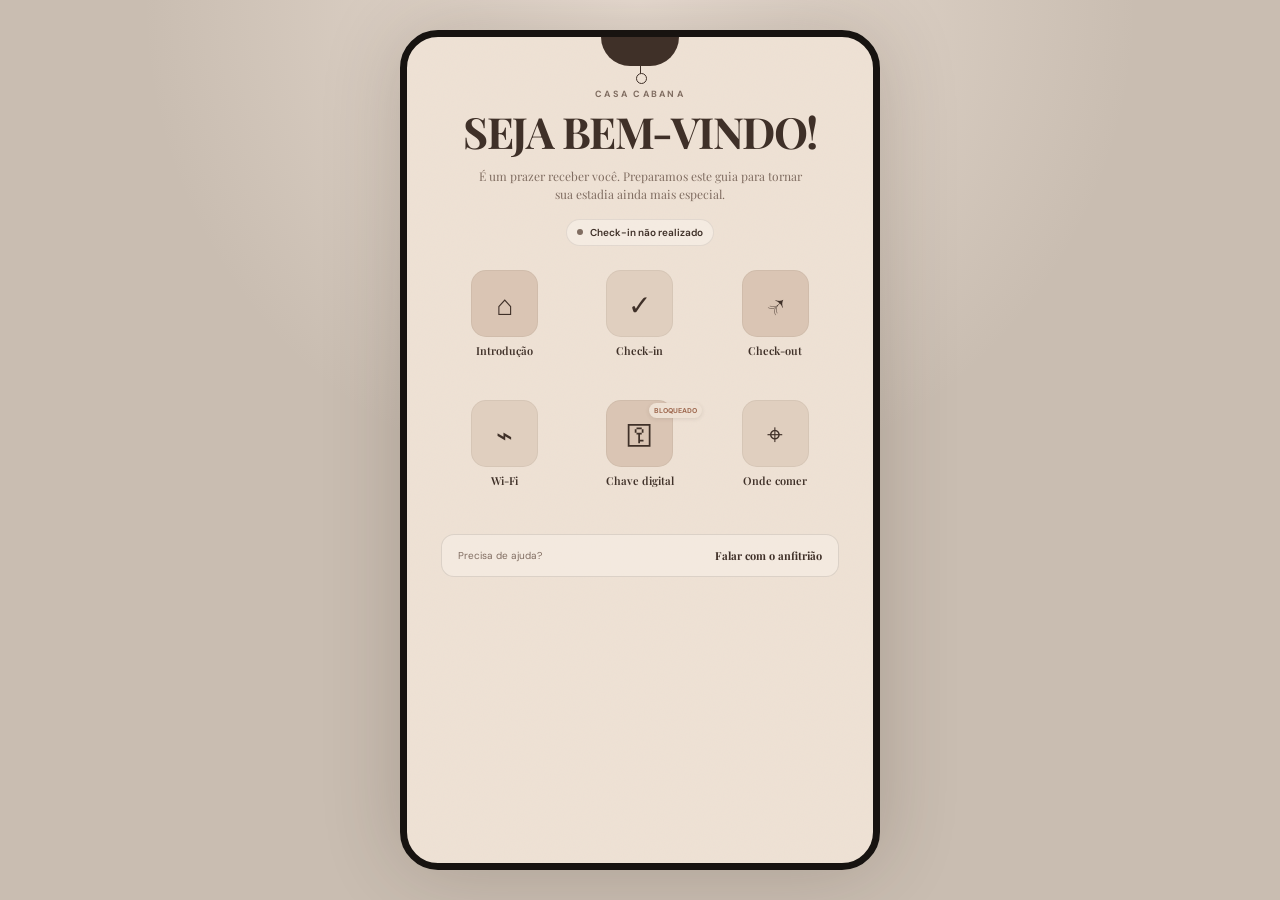
==== index.html @ 722da56c "Add files via upload" ====
<!doctype html>
<html lang="pt-BR">
  <head>
    <meta charset="UTF-8" />
    <meta name="viewport" content="width=device-width, initial-scale=1, viewport-fit=cover" />
    <meta name="theme-color" content="#f6efe5" />
    <meta name="description" content="Guia digital da Casa Cabana" />
    <title>Casa Cabana</title>
    <link rel="preconnect" href="https://fonts.googleapis.com" />
    <link rel="preconnect" href="https://fonts.gstatic.com" crossorigin />
    <link href="https://fonts.googleapis.com/css2?family=DM+Sans:wght@400;500;600;700&family=Playfair+Display:wght@600;700&display=swap" rel="stylesheet" />
    <style>
:root{--cream:#eee1d4;--paper:#f8f0e8;--sand:#d8c1ad;--brown:#3f3028;--muted:#806d61;--terra:#9e684f;--terra-dark:#7d4e3b;--green:#60745e;--line:rgba(63,48,40,.14);--shadow:0 18px 50px rgba(73,48,35,.12)}
*{box-sizing:border-box}html{background:#c9bdb1;scroll-behavior:smooth}body{margin:0;color:var(--brown);font-family:"DM Sans",sans-serif;background:radial-gradient(circle at 50% 0,#e9ddd2 0,transparent 45%),#c9bdb1;min-height:100vh}button,input{font:inherit}.site-shell{position:relative;width:100%;max-width:480px;min-height:100vh;margin:auto;background:var(--cream);box-shadow:0 0 80px rgba(51,34,25,.2);overflow:hidden}.site-shell:before{content:"";position:absolute;inset:0;pointer-events:none;opacity:.22;background-image:url("data:image/svg+xml,%3Csvg xmlns='http://www.w3.org/2000/svg' width='140' height='140' viewBox='0 0 140 140'%3E%3Cfilter id='n'%3E%3CfeTurbulence type='fractalNoise' baseFrequency='.85' numOctaves='2' stitchTiles='stitch'/%3E%3C/filter%3E%3Crect width='100%25' height='100%25' filter='url(%23n)' opacity='.10'/%3E%3C/svg%3E")}.view{position:relative;z-index:1;display:none;min-height:100vh;padding:clamp(22px,5vw,34px);padding-top:max(26px,env(safe-area-inset-top));padding-bottom:max(26px,env(safe-area-inset-bottom))}.view.active{display:block;animation:page-in .35s ease}.hero{text-align:center;padding:0 2px 19px}.cabana-ornament{width:78px;height:29px;margin:-15px auto 22px;border-radius:0 0 50px 50px;background:var(--brown);position:relative}.cabana-ornament span{position:absolute;left:50%;top:21px;width:1px;height:24px;background:var(--brown)}.cabana-ornament span:after{content:"";position:absolute;left:-4px;bottom:-2px;width:9px;height:9px;border:1px solid var(--brown);border-radius:50%;background:var(--cream)}.eyebrow{margin:0 0 9px;color:var(--muted);font-size:9px;font-weight:700;letter-spacing:.25em}.hero h1,.page h2{font-family:"Playfair Display",serif;letter-spacing:-.035em}.hero h1{margin:0;text-transform:uppercase;font-size:clamp(31px,9vw,43px);line-height:1.06}.welcome{max-width:330px;margin:12px auto 16px;color:var(--muted);font-family:"Playfair Display",serif;font-size:12px;line-height:1.5}.stay-status{width:max-content;max-width:100%;margin:auto;padding:6px 10px;border:1px solid rgba(63,48,40,.1);border-radius:999px;display:flex;align-items:center;gap:7px;font-size:10px;font-weight:600;background:rgba(248,240,232,.65)}.stay-status.active{color:var(--green);background:rgba(96,116,94,.1)}.status-dot{width:6px;height:6px;border-radius:50%;background:var(--muted)}.stay-status.active .status-dot{background:var(--green);box-shadow:0 0 0 3px rgba(96,116,94,.1)}.menu-grid{display:grid;grid-template-columns:repeat(3,minmax(0,1fr));gap:18px 12px;padding:5px 2px 10px}.menu-card{position:relative;min-height:106px;padding:0;border:0;color:var(--brown);background:transparent;box-shadow:none;cursor:pointer;display:flex;flex-direction:column;align-items:center;justify-content:flex-start;transition:.2s ease}.menu-card:nth-child(2),.menu-card:nth-child(5){background:transparent}.menu-card:hover{transform:translateY(-3px);box-shadow:none}.menu-card:active{transform:scale(.97)}.menu-card .icon{width:67px;height:67px;border:0;border-radius:15px;display:grid;place-items:center;margin-bottom:8px;background:rgba(211,188,168,.72);box-shadow:inset 0 0 0 1px rgba(63,48,40,.06);font:400 28px "Playfair Display",serif}.menu-card:nth-child(even) .icon{background:rgba(221,203,186,.78)}.menu-card strong{font-family:"Playfair Display",serif;font-size:11px;font-weight:600;line-height:1.15}.menu-card small{display:none}.lock-badge{position:absolute;top:3px;right:0;padding:3px 5px;border-radius:999px;color:var(--terra);background:var(--cream);box-shadow:0 1px 4px rgba(63,48,40,.12);font-size:7px;font-weight:700;text-transform:uppercase}.lock-badge.open{color:var(--green);background:var(--cream)}.host-help{width:100%;margin-top:12px;padding:13px 16px;border:1px solid rgba(63,48,40,.13);border-radius:13px;color:var(--brown);background:rgba(248,240,232,.55);cursor:pointer;display:flex;align-items:center;justify-content:space-between}.host-help span{font-size:10px;color:var(--muted)}.host-help strong{font-family:"Playfair Display",serif;font-size:11px}.page{padding-top:max(24px,env(safe-area-inset-top))}.back{margin:0 0 44px;padding:9px 0;border:0;color:var(--muted);background:transparent;font-weight:600;cursor:pointer}.page h2{margin:0;font-size:clamp(38px,11vw,54px);line-height:1.02}.lead{margin:15px 0 30px;color:var(--muted);line-height:1.6}.timeline{margin-top:28px}.timeline article{display:grid;grid-template-columns:45px 1fr;gap:14px;padding:18px 0;border-top:1px solid var(--line)}.timeline article>span{width:35px;height:35px;border-radius:12px;display:grid;place-items:center;color:var(--terra);background:var(--sand);font-size:11px;font-weight:700}.timeline h3,.place-list h3{margin:1px 0 6px;font-family:"Playfair Display",serif;font-size:16px}.timeline p,.place-list p{margin:0;color:var(--muted);font-size:13px;line-height:1.55}form{margin-top:28px}form>label:not(.consent){display:block;margin-bottom:17px;font-size:12px;font-weight:700}input[type=text],input:not([type]){width:100%;height:52px;margin-top:8px;padding:0 14px;border:1px solid var(--line);border-radius:12px;outline:0;color:var(--brown);background:var(--paper)}input:focus{border-color:var(--terra);box-shadow:0 0 0 3px rgba(158,104,79,.1)}.consent{display:flex;gap:10px;align-items:flex-start;margin:8px 0 14px;color:var(--muted);font-size:12px;line-height:1.45}.consent input{margin-top:3px;accent-color:var(--terra)}.primary,.secondary{width:100%;height:52px;border:0;border-radius:13px;color:#fff;background:var(--terra);font-weight:700;cursor:pointer;transition:.2s}.primary:hover{background:var(--terra-dark)}.primary:disabled{cursor:not-allowed;background:#b9afa8}.secondary{height:46px;color:var(--brown);background:var(--sand)}.form-message{min-height:20px;margin:8px 0;color:var(--terra);font-size:12px;text-align:center}.notice-card{margin:28px 0 24px;padding:20px;border-radius:15px;background:var(--paper);display:flex;gap:14px;align-items:center}.notice-icon{width:38px;height:38px;flex:0 0 auto;border-radius:12px;display:grid;place-items:center;color:var(--terra);background:var(--sand);font-weight:700}.notice-card p{margin:0;line-height:1.5}.checkout-list{padding:0;list-style:none;margin:0 0 32px}.checkout-list li{padding:14px 0 14px 27px;border-bottom:1px solid var(--line);position:relative;color:var(--muted);font-size:13px}.checkout-list li:before{content:"✓";position:absolute;left:0;color:var(--green)}.danger{background:var(--terra)}.wifi-card{margin-top:25px;padding:24px;border:1px solid var(--line);border-radius:18px;text-align:center;background:var(--paper);box-shadow:none}.wifi-card img{width:min(100%,245px);aspect-ratio:1;object-fit:contain;border-radius:10px;mix-blend-mode:multiply}.wifi-data{padding:17px 0 20px;display:grid;grid-template-columns:65px 1fr;gap:8px;text-align:left}.wifi-data span{color:var(--muted);font-size:10px;font-weight:700;letter-spacing:.12em}.wifi-data strong{font-size:14px}.access-message{margin:24px 0 18px;padding:13px 14px;border-radius:12px;color:var(--terra);background:rgba(158,104,79,.1);font-size:12px;font-weight:600}.access-message.open{color:var(--green);background:rgba(96,116,94,.12)}.control-list{margin-bottom:19px;border:1px solid var(--line);border-radius:15px;overflow:hidden;background:var(--paper)}.control-list label{position:relative;min-height:68px;padding:12px 15px;border-bottom:1px solid var(--line);display:flex;align-items:center;justify-content:space-between}.control-list label:last-child{border:0}.control-list span{display:flex;flex-direction:column;gap:3px}.control-list b{font-family:"Playfair Display",serif;font-size:14px}.control-list small{color:var(--muted);font-size:10px}.device-switch{position:absolute;opacity:0;pointer-events:none}.control-list i{position:relative;width:43px;height:25px;border-radius:99px;background:#c8bfb8;transition:.2s}.control-list i:after{content:"";position:absolute;top:3px;left:3px;width:19px;height:19px;border-radius:50%;background:#fff;box-shadow:0 2px 5px rgba(0,0,0,.2);transition:.2s}.device-switch:checked+i{background:var(--green)}.device-switch:checked+i:after{transform:translateX(18px)}.device-switch:disabled+i{opacity:.5}.security-note{margin:17px 4px;color:var(--muted);font-size:11px;line-height:1.5;text-align:center}.place-list{margin-top:25px}.place-list article{margin-bottom:12px;padding:18px 16px;border:1px solid var(--line);border-radius:15px;background:var(--paper);display:grid;grid-template-columns:44px 1fr auto;gap:12px;align-items:center}.place-icon{width:42px;height:42px;border-radius:12px;display:grid;place-items:center;background:var(--sand);font-size:19px}.toast{position:fixed;z-index:10;left:50%;bottom:24px;width:max-content;max-width:calc(100% - 40px);padding:12px 17px;border-radius:999px;color:#fff;background:var(--brown);box-shadow:var(--shadow);font-size:12px;opacity:0;pointer-events:none;transform:translate(-50%,20px);transition:.25s}.toast.show{opacity:1;transform:translate(-50%,0)}
@keyframes page-in{from{opacity:0;transform:translateY(8px)}to{opacity:1;transform:none}}
@media(min-width:700px){body{padding:30px}.site-shell{min-height:calc(100vh - 60px);border:7px solid #171310;border-radius:38px}.view{min-height:calc(100vh - 74px)}.cabana-ornament{margin-top:-26px}.menu-card{min-height:112px}}
@media(max-width:380px){.view{padding-left:15px;padding-right:15px}.menu-grid{gap:14px 7px}.menu-card .icon{width:60px;height:60px}.host-help{align-items:flex-start;flex-direction:column;gap:4px}}
@media(prefers-reduced-motion:reduce){*{scroll-behavior:auto!important;animation:none!important;transition:none!important}}

</style>
  </head>
  <body>
    <main class="site-shell">
      <section id="home" class="view active" aria-labelledby="home-title">
        <header class="hero">
          <div class="cabana-ornament" aria-hidden="true"><span></span></div>
          <p class="eyebrow">CASA CABANA</p>
          <h1 id="home-title">Seja bem-vindo!</h1>
          <p class="welcome">É um prazer receber você. Preparamos este guia para tornar sua estadia ainda mais especial.</p>
          <div id="stay-status" class="stay-status inactive" role="status">
            <span class="status-dot"></span>
            <span>Check-in não realizado</span>
          </div>
        </header>

        <nav class="menu-grid" aria-label="Funcionalidades da Casa Cabana">
          <button class="menu-card" data-page="introduction"><span class="icon">⌂</span><strong>Introdução</strong><small>Conheça a casa</small></button>
          <button class="menu-card" data-page="checkin"><span class="icon">✓</span><strong>Check-in</strong><small>Inicie sua estadia</small></button>
          <button class="menu-card" data-page="checkout"><span class="icon">↗</span><strong>Check-out</strong><small>Encerre os acessos</small></button>
          <button class="menu-card" data-page="wifi"><span class="icon wifi-icon">⌁</span><strong>Wi‑Fi</strong><small>Senha e QR Code</small></button>
          <button class="menu-card" data-page="automation"><span class="icon">⚿</span><strong>Chave digital</strong><small>Luzes e portão</small><span id="lock-badge" class="lock-badge">Bloqueado</span></button>
          <button class="menu-card" data-page="places"><span class="icon">⌖</span><strong>Onde comer</strong><small>Locais próximos</small></button>
        </nav>

        <button class="host-help" data-page="introduction">
          <span>Precisa de ajuda?</span>
          <strong>Falar com o anfitrião</strong>
        </button>
      </section>

      <section id="introduction" class="view page" aria-labelledby="introduction-title">
        <button class="back" data-back>← Voltar</button>
        <p class="eyebrow">COMECE POR AQUI</p>
        <h2 id="introduction-title">Bem-vindo à<br />Casa Cabana</h2>
        <p class="lead">Preparamos este guia para deixar sua chegada simples, segura e tranquila.</p>
        <div class="timeline">
          <article><span>01</span><div><h3>Conheça a casa</h3><p>Aqui você encontrará as orientações importantes da hospedagem e os contatos do anfitrião.</p></div></article>
          <article><span>02</span><div><h3>Faça o check-in</h3><p>Confirme seus dados e o código da reserva para liberar a chave digital.</p></div></article>
          <article><span>03</span><div><h3>Use a chave digital</h3><p>Durante a estadia, controle as luzes e o portão pelo site.</p></div></article>
          <article><span>04</span><div><h3>Finalize o check-out</h3><p>Ao sair, encerre a estadia para bloquear automaticamente os acessos.</p></div></article>
        </div>
      </section>

      <section id="checkin" class="view page" aria-labelledby="checkin-title">
        <button class="back" data-back>← Voltar</button>
        <p class="eyebrow">SUA CHEGADA</p>
        <h2 id="checkin-title">Check-in</h2>
        <p class="lead">Preencha os dados do responsável pela reserva.</p>
        <form id="checkin-form" novalidate>
          <label>Nome completo<input id="guest-name" name="name" autocomplete="name" required placeholder="Digite seu nome" /></label>
          <label>CPF ou documento<input id="guest-document" name="document" autocomplete="off" required placeholder="Digite seu documento" /></label>
          <label>Código da reserva<input id="booking-code" name="code" autocomplete="off" required placeholder="Ex.: CC-2026" /></label>
          <label class="consent"><input id="consent" type="checkbox" required /><span>Confirmo que os dados estão corretos e aceito as regras da hospedagem.</span></label>
          <p id="checkin-message" class="form-message" role="status"></p>
          <button class="primary" type="submit">Confirmar check-in</button>
        </form>
      </section>

      <section id="checkout" class="view page" aria-labelledby="checkout-title">
        <button class="back" data-back>← Voltar</button>
        <p class="eyebrow">FIM DA ESTADIA</p>
        <h2 id="checkout-title">Check-out</h2>
        <div class="notice-card">
          <span class="notice-icon">!</span>
          <p id="checkout-info">Não existe um check-in ativo para encerrar.</p>
        </div>
        <ul class="checkout-list">
          <li>Os controles de iluminação serão desligados.</li>
          <li>A chave digital e o portão serão bloqueados.</li>
          <li>A sessão da estadia será encerrada neste aparelho.</li>
        </ul>
        <button id="checkout-button" class="primary danger" type="button">Confirmar check-out</button>
      </section>

      <section id="wifi" class="view page" aria-labelledby="wifi-title">
        <button class="back" data-back>← Voltar</button>
        <p class="eyebrow">CONEXÃO DA CASA</p>
        <h2 id="wifi-title">Wi‑Fi</h2>
        <div class="wifi-card">
          <img src="[data-uri]" alt="QR Code para conectar à rede Wi-Fi Casa Cabana" />
          <div class="wifi-data"><span>REDE</span><strong>Casa Cabana</strong><span>SENHA</span><strong id="wifi-password">trocar-esta-senha</strong></div>
          <button id="copy-wifi" class="secondary" type="button">Copiar senha</button>
          <p id="copy-message" class="form-message" role="status">Aponte a câmera para o QR Code.</p>
        </div>
      </section>

      <section id="automation" class="view page" aria-labelledby="automation-title">
        <button class="back" data-back>← Voltar</button>
        <p class="eyebrow">CONTROLES DA CASA</p>
        <h2 id="automation-title">Chave digital</h2>
        <div id="automation-access" class="access-message locked">Faça o check-in para liberar os controles.</div>
        <div class="control-list">
          <label><span><b>Luzes da piscina</b><small>Área externa</small></span><input class="device-switch" type="checkbox" role="switch" /><i></i></label>
          <label><span><b>Luzes da sala</b><small>Área interna</small></span><input class="device-switch" type="checkbox" role="switch" /><i></i></label>
          <label><span><b>Luz do quarto 1</b><small>Suíte principal</small></span><input class="device-switch" type="checkbox" role="switch" /><i></i></label>
          <label><span><b>Luz do quarto 2</b><small>Quarto de hóspedes</small></span><input class="device-switch" type="checkbox" role="switch" /><i></i></label>
          <label><span><b>Luz do quarto 3</b><small>Quarto de hóspedes</small></span><input class="device-switch" type="checkbox" role="switch" /><i></i></label>
        </div>
        <button id="gate-button" class="primary" type="button" disabled>Abrir portão</button>
        <p class="security-note">Demonstração visual. A automação real será conectada posteriormente a um servidor seguro.</p>
      </section>

      <section id="places" class="view page" aria-labelledby="places-title">
        <button class="back" data-back>← Voltar</button>
        <p class="eyebrow">PERTO DE VOCÊ</p>
        <h2 id="places-title">Onde comer</h2>
        <p class="lead">Sugestões da Casa Cabana para aproveitar a região.</p>
        <div class="place-list">
          <article><span class="place-icon">☕</span><div><h3>Cafés e padarias</h3><p>Adicione aqui os locais favoritos para o café da manhã.</p></div><span>→</span></article>
          <article><span class="place-icon">♨</span><div><h3>Restaurantes</h3><p>Recomendações para almoço e jantar próximas à casa.</p></div><span>→</span></article>
          <article><span class="place-icon">◇</span><div><h3>Mercados</h3><p>Opções rápidas para comprar alimentos e bebidas.</p></div><span>→</span></article>
        </div>
        <p class="security-note">As distâncias e rotas serão adicionadas quando o endereço da Casa Cabana for definido.</p>
      </section>
    </main>

    <div id="toast" class="toast" role="status" aria-live="polite"></div>
    <script>
const STORAGE_KEY = "casa-cabana-estadia";
const views = [...document.querySelectorAll(".view")];
const switches = [...document.querySelectorAll(".device-switch")];
const statusBox = document.querySelector("#stay-status");
const lockBadge = document.querySelector("#lock-badge");
const accessBox = document.querySelector("#automation-access");
const gateButton = document.querySelector("#gate-button");
const checkoutButton = document.querySelector("#checkout-button");
const checkoutInfo = document.querySelector("#checkout-info");
let gateOpen = false;

function getStay() {
  try { return JSON.parse(localStorage.getItem(STORAGE_KEY)) || { active: false }; }
  catch { return { active: false }; }
}

function saveStay(stay) { localStorage.setItem(STORAGE_KEY, JSON.stringify(stay)); }

function showPage(id) {
  views.forEach((view) => view.classList.toggle("active", view.id === id));
  window.scrollTo({ top: 0, behavior: "smooth" });
  history.replaceState(null, "", id === "home" ? "#" : `#${id}`);
  refreshAccess();
}

function toast(message) {
  const element = document.querySelector("#toast");
  element.textContent = message;
  element.classList.add("show");
  window.clearTimeout(toast.timer);
  toast.timer = window.setTimeout(() => element.classList.remove("show"), 2400);
}

function refreshAccess() {
  const stay = getStay();
  statusBox.classList.toggle("active", stay.active);
  statusBox.classList.toggle("inactive", !stay.active);
  statusBox.querySelector("span:last-child").textContent = stay.active
    ? `Check-in ativo${stay.name ? ` • ${stay.name.split(" ")[0]}` : ""}`
    : "Check-in não realizado";
  lockBadge.textContent = stay.active ? "Liberado" : "Bloqueado";
  lockBadge.classList.toggle("open", stay.active);
  accessBox.textContent = stay.active ? "Acesso liberado durante sua estadia." : "Faça o check-in para liberar os controles.";
  accessBox.classList.toggle("open", stay.active);
  accessBox.classList.toggle("locked", !stay.active);
  switches.forEach((control) => {
    control.disabled = !stay.active;
    if (!stay.active) control.checked = false;
  });
  gateButton.disabled = !stay.active;
  if (!stay.active) gateOpen = false;
  gateButton.textContent = stay.active ? (gateOpen ? "Fechar portão" : "Abrir portão") : "Portão bloqueado";
  checkoutButton.disabled = !stay.active;
  checkoutInfo.textContent = stay.active
    ? "Ao confirmar, os controles serão desligados e todos os acessos serão removidos."
    : "Não existe um check-in ativo para encerrar.";
}

document.querySelectorAll("[data-page]").forEach((button) => button.addEventListener("click", () => showPage(button.dataset.page)));
document.querySelectorAll("[data-back]").forEach((button) => button.addEventListener("click", () => showPage("home")));

document.querySelector("#checkin-form").addEventListener("submit", (event) => {
  event.preventDefault();
  const name = document.querySelector("#guest-name").value.trim();
  const documentValue = document.querySelector("#guest-document").value.trim();
  const code = document.querySelector("#booking-code").value.trim();
  const consent = document.querySelector("#consent").checked;
  const message = document.querySelector("#checkin-message");
  if (!name || !documentValue || !code || !consent) {
    message.textContent = "Preencha todos os campos e confirme as regras.";
    return;
  }
  saveStay({ active: true, name, code, startedAt: new Date().toISOString() });
  message.textContent = "✓ Check-in confirmado. A chave digital foi liberada.";
  message.style.color = "var(--green)";
  refreshAccess();
  toast("Check-in realizado com sucesso");
});

checkoutButton.addEventListener("click", () => {
  if (!getStay().active) return;
  switches.forEach((control) => { control.checked = false; });
  saveStay({ active: false });
  gateOpen = false;
  refreshAccess();
  toast("Check-out concluído. Acessos bloqueados.");
});

gateButton.addEventListener("click", () => {
  if (!getStay().active) return;
  gateOpen = !gateOpen;
  gateButton.textContent = gateOpen ? "Fechar portão" : "Abrir portão";
  toast(gateOpen ? "Comando para abrir o portão enviado" : "Comando para fechar o portão enviado");
});

switches.forEach((control) => control.addEventListener("change", () => toast(control.checked ? "Luz ligada" : "Luz desligada")));

document.querySelector("#copy-wifi").addEventListener("click", async () => {
  const password = document.querySelector("#wifi-password").textContent;
  try {
    await navigator.clipboard.writeText(password);
    document.querySelector("#copy-message").textContent = "✓ Senha copiada.";
  } catch {
    document.querySelector("#copy-message").textContent = `Senha: ${password}`;
  }
});

const requested = location.hash.slice(1);
showPage(views.some((view) => view.id === requested) ? requested : "home");

</script>
  </body>
</html>
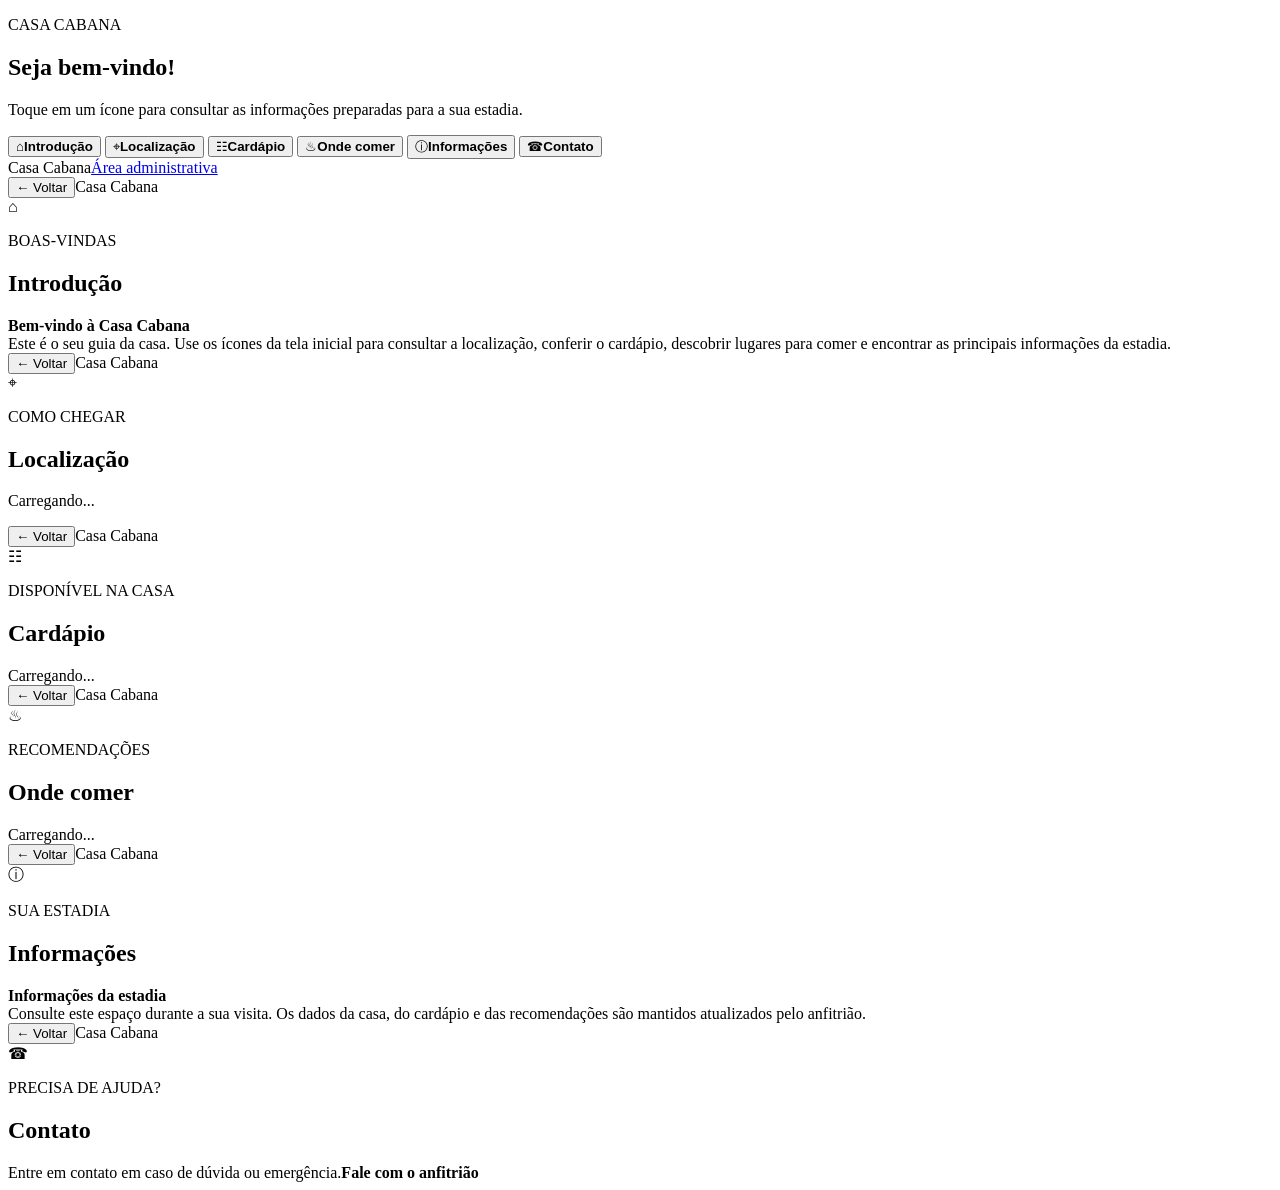
==== commit aa979a4b: "Add files via upload" ====
--- a/index.html
+++ b/index.html
@@ -1,251 +1,72 @@
 <!doctype html>
 <html lang="pt-BR">
-  <head>
-    <meta charset="UTF-8" />
-    <meta name="viewport" content="width=device-width, initial-scale=1, viewport-fit=cover" />
-    <meta name="theme-color" content="#f6efe5" />
-    <meta name="description" content="Guia digital da Casa Cabana" />
-    <title>Casa Cabana</title>
-    <link rel="preconnect" href="https://fonts.googleapis.com" />
-    <link rel="preconnect" href="https://fonts.gstatic.com" crossorigin />
-    <link href="https://fonts.googleapis.com/css2?family=DM+Sans:wght@400;500;600;700&family=Playfair+Display:wght@600;700&display=swap" rel="stylesheet" />
-    <style>
-:root{--cream:#eee1d4;--paper:#f8f0e8;--sand:#d8c1ad;--brown:#3f3028;--muted:#806d61;--terra:#9e684f;--terra-dark:#7d4e3b;--green:#60745e;--line:rgba(63,48,40,.14);--shadow:0 18px 50px rgba(73,48,35,.12)}
-*{box-sizing:border-box}html{background:#c9bdb1;scroll-behavior:smooth}body{margin:0;color:var(--brown);font-family:"DM Sans",sans-serif;background:radial-gradient(circle at 50% 0,#e9ddd2 0,transparent 45%),#c9bdb1;min-height:100vh}button,input{font:inherit}.site-shell{position:relative;width:100%;max-width:480px;min-height:100vh;margin:auto;background:var(--cream);box-shadow:0 0 80px rgba(51,34,25,.2);overflow:hidden}.site-shell:before{content:"";position:absolute;inset:0;pointer-events:none;opacity:.22;background-image:url("data:image/svg+xml,%3Csvg xmlns='http://www.w3.org/2000/svg' width='140' height='140' viewBox='0 0 140 140'%3E%3Cfilter id='n'%3E%3CfeTurbulence type='fractalNoise' baseFrequency='.85' numOctaves='2' stitchTiles='stitch'/%3E%3C/filter%3E%3Crect width='100%25' height='100%25' filter='url(%23n)' opacity='.10'/%3E%3C/svg%3E")}.view{position:relative;z-index:1;display:none;min-height:100vh;padding:clamp(22px,5vw,34px);padding-top:max(26px,env(safe-area-inset-top));padding-bottom:max(26px,env(safe-area-inset-bottom))}.view.active{display:block;animation:page-in .35s ease}.hero{text-align:center;padding:0 2px 19px}.cabana-ornament{width:78px;height:29px;margin:-15px auto 22px;border-radius:0 0 50px 50px;background:var(--brown);position:relative}.cabana-ornament span{position:absolute;left:50%;top:21px;width:1px;height:24px;background:var(--brown)}.cabana-ornament span:after{content:"";position:absolute;left:-4px;bottom:-2px;width:9px;height:9px;border:1px solid var(--brown);border-radius:50%;background:var(--cream)}.eyebrow{margin:0 0 9px;color:var(--muted);font-size:9px;font-weight:700;letter-spacing:.25em}.hero h1,.page h2{font-family:"Playfair Display",serif;letter-spacing:-.035em}.hero h1{margin:0;text-transform:uppercase;font-size:clamp(31px,9vw,43px);line-height:1.06}.welcome{max-width:330px;margin:12px auto 16px;color:var(--muted);font-family:"Playfair Display",serif;font-size:12px;line-height:1.5}.stay-status{width:max-content;max-width:100%;margin:auto;padding:6px 10px;border:1px solid rgba(63,48,40,.1);border-radius:999px;display:flex;align-items:center;gap:7px;font-size:10px;font-weight:600;background:rgba(248,240,232,.65)}.stay-status.active{color:var(--green);background:rgba(96,116,94,.1)}.status-dot{width:6px;height:6px;border-radius:50%;background:var(--muted)}.stay-status.active .status-dot{background:var(--green);box-shadow:0 0 0 3px rgba(96,116,94,.1)}.menu-grid{display:grid;grid-template-columns:repeat(3,minmax(0,1fr));gap:18px 12px;padding:5px 2px 10px}.menu-card{position:relative;min-height:106px;padding:0;border:0;color:var(--brown);background:transparent;box-shadow:none;cursor:pointer;display:flex;flex-direction:column;align-items:center;justify-content:flex-start;transition:.2s ease}.menu-card:nth-child(2),.menu-card:nth-child(5){background:transparent}.menu-card:hover{transform:translateY(-3px);box-shadow:none}.menu-card:active{transform:scale(.97)}.menu-card .icon{width:67px;height:67px;border:0;border-radius:15px;display:grid;place-items:center;margin-bottom:8px;background:rgba(211,188,168,.72);box-shadow:inset 0 0 0 1px rgba(63,48,40,.06);font:400 28px "Playfair Display",serif}.menu-card:nth-child(even) .icon{background:rgba(221,203,186,.78)}.menu-card strong{font-family:"Playfair Display",serif;font-size:11px;font-weight:600;line-height:1.15}.menu-card small{display:none}.lock-badge{position:absolute;top:3px;right:0;padding:3px 5px;border-radius:999px;color:var(--terra);background:var(--cream);box-shadow:0 1px 4px rgba(63,48,40,.12);font-size:7px;font-weight:700;text-transform:uppercase}.lock-badge.open{color:var(--green);background:var(--cream)}.host-help{width:100%;margin-top:12px;padding:13px 16px;border:1px solid rgba(63,48,40,.13);border-radius:13px;color:var(--brown);background:rgba(248,240,232,.55);cursor:pointer;display:flex;align-items:center;justify-content:space-between}.host-help span{font-size:10px;color:var(--muted)}.host-help strong{font-family:"Playfair Display",serif;font-size:11px}.page{padding-top:max(24px,env(safe-area-inset-top))}.back{margin:0 0 44px;padding:9px 0;border:0;color:var(--muted);background:transparent;font-weight:600;cursor:pointer}.page h2{margin:0;font-size:clamp(38px,11vw,54px);line-height:1.02}.lead{margin:15px 0 30px;color:var(--muted);line-height:1.6}.timeline{margin-top:28px}.timeline article{display:grid;grid-template-columns:45px 1fr;gap:14px;padding:18px 0;border-top:1px solid var(--line)}.timeline article>span{width:35px;height:35px;border-radius:12px;display:grid;place-items:center;color:var(--terra);background:var(--sand);font-size:11px;font-weight:700}.timeline h3,.place-list h3{margin:1px 0 6px;font-family:"Playfair Display",serif;font-size:16px}.timeline p,.place-list p{margin:0;color:var(--muted);font-size:13px;line-height:1.55}form{margin-top:28px}form>label:not(.consent){display:block;margin-bottom:17px;font-size:12px;font-weight:700}input[type=text],input:not([type]){width:100%;height:52px;margin-top:8px;padding:0 14px;border:1px solid var(--line);border-radius:12px;outline:0;color:var(--brown);background:var(--paper)}input:focus{border-color:var(--terra);box-shadow:0 0 0 3px rgba(158,104,79,.1)}.consent{display:flex;gap:10px;align-items:flex-start;margin:8px 0 14px;color:var(--muted);font-size:12px;line-height:1.45}.consent input{margin-top:3px;accent-color:var(--terra)}.primary,.secondary{width:100%;height:52px;border:0;border-radius:13px;color:#fff;background:var(--terra);font-weight:700;cursor:pointer;transition:.2s}.primary:hover{background:var(--terra-dark)}.primary:disabled{cursor:not-allowed;background:#b9afa8}.secondary{height:46px;color:var(--brown);background:var(--sand)}.form-message{min-height:20px;margin:8px 0;color:var(--terra);font-size:12px;text-align:center}.notice-card{margin:28px 0 24px;padding:20px;border-radius:15px;background:var(--paper);display:flex;gap:14px;align-items:center}.notice-icon{width:38px;height:38px;flex:0 0 auto;border-radius:12px;display:grid;place-items:center;color:var(--terra);background:var(--sand);font-weight:700}.notice-card p{margin:0;line-height:1.5}.checkout-list{padding:0;list-style:none;margin:0 0 32px}.checkout-list li{padding:14px 0 14px 27px;border-bottom:1px solid var(--line);position:relative;color:var(--muted);font-size:13px}.checkout-list li:before{content:"✓";position:absolute;left:0;color:var(--green)}.danger{background:var(--terra)}.wifi-card{margin-top:25px;padding:24px;border:1px solid var(--line);border-radius:18px;text-align:center;background:var(--paper);box-shadow:none}.wifi-card img{width:min(100%,245px);aspect-ratio:1;object-fit:contain;border-radius:10px;mix-blend-mode:multiply}.wifi-data{padding:17px 0 20px;display:grid;grid-template-columns:65px 1fr;gap:8px;text-align:left}.wifi-data span{color:var(--muted);font-size:10px;font-weight:700;letter-spacing:.12em}.wifi-data strong{font-size:14px}.access-message{margin:24px 0 18px;padding:13px 14px;border-radius:12px;color:var(--terra);background:rgba(158,104,79,.1);font-size:12px;font-weight:600}.access-message.open{color:var(--green);background:rgba(96,116,94,.12)}.control-list{margin-bottom:19px;border:1px solid var(--line);border-radius:15px;overflow:hidden;background:var(--paper)}.control-list label{position:relative;min-height:68px;padding:12px 15px;border-bottom:1px solid var(--line);display:flex;align-items:center;justify-content:space-between}.control-list label:last-child{border:0}.control-list span{display:flex;flex-direction:column;gap:3px}.control-list b{font-family:"Playfair Display",serif;font-size:14px}.control-list small{color:var(--muted);font-size:10px}.device-switch{position:absolute;opacity:0;pointer-events:none}.control-list i{position:relative;width:43px;height:25px;border-radius:99px;background:#c8bfb8;transition:.2s}.control-list i:after{content:"";position:absolute;top:3px;left:3px;width:19px;height:19px;border-radius:50%;background:#fff;box-shadow:0 2px 5px rgba(0,0,0,.2);transition:.2s}.device-switch:checked+i{background:var(--green)}.device-switch:checked+i:after{transform:translateX(18px)}.device-switch:disabled+i{opacity:.5}.security-note{margin:17px 4px;color:var(--muted);font-size:11px;line-height:1.5;text-align:center}.place-list{margin-top:25px}.place-list article{margin-bottom:12px;padding:18px 16px;border:1px solid var(--line);border-radius:15px;background:var(--paper);display:grid;grid-template-columns:44px 1fr auto;gap:12px;align-items:center}.place-icon{width:42px;height:42px;border-radius:12px;display:grid;place-items:center;background:var(--sand);font-size:19px}.toast{position:fixed;z-index:10;left:50%;bottom:24px;width:max-content;max-width:calc(100% - 40px);padding:12px 17px;border-radius:999px;color:#fff;background:var(--brown);box-shadow:var(--shadow);font-size:12px;opacity:0;pointer-events:none;transform:translate(-50%,20px);transition:.25s}.toast.show{opacity:1;transform:translate(-50%,0)}
-@keyframes page-in{from{opacity:0;transform:translateY(8px)}to{opacity:1;transform:none}}
-@media(min-width:700px){body{padding:30px}.site-shell{min-height:calc(100vh - 60px);border:7px solid #171310;border-radius:38px}.view{min-height:calc(100vh - 74px)}.cabana-ornament{margin-top:-26px}.menu-card{min-height:112px}}
-@media(max-width:380px){.view{padding-left:15px;padding-right:15px}.menu-grid{gap:14px 7px}.menu-card .icon{width:60px;height:60px}.host-help{align-items:flex-start;flex-direction:column;gap:4px}}
-@media(prefers-reduced-motion:reduce){*{scroll-behavior:auto!important;animation:none!important;transition:none!important}}
-
-</style>
-  </head>
-  <body>
-    <main class="site-shell">
-      <section id="home" class="view active" aria-labelledby="home-title">
-        <header class="hero">
-          <div class="cabana-ornament" aria-hidden="true"><span></span></div>
+<head>
+  <meta charset="utf-8">
+  <meta name="viewport" content="width=device-width,initial-scale=1">
+  <meta name="description" content="Guia da Casa Cabana">
+  <title>Casa Cabana</title>
+  <link rel="stylesheet" href="assets/style.css">
+</head>
+<body>
+  <main class="site-shell">
+    <div class="content">
+      <section id="inicio" class="site-view active" aria-labelledby="home-title">
+        <header class="home-head">
+          <div class="cabana-ornament"></div>
           <p class="eyebrow">CASA CABANA</p>
           <h1 id="home-title">Seja bem-vindo!</h1>
-          <p class="welcome">É um prazer receber você. Preparamos este guia para tornar sua estadia ainda mais especial.</p>
-          <div id="stay-status" class="stay-status inactive" role="status">
-            <span class="status-dot"></span>
-            <span>Check-in não realizado</span>
-          </div>
+          <p class="welcome">Toque em um ícone para consultar as informações preparadas para a sua estadia.</p>
         </header>
 
-        <nav class="menu-grid" aria-label="Funcionalidades da Casa Cabana">
-          <button class="menu-card" data-page="introduction"><span class="icon">⌂</span><strong>Introdução</strong><small>Conheça a casa</small></button>
-          <button class="menu-card" data-page="checkin"><span class="icon">✓</span><strong>Check-in</strong><small>Inicie sua estadia</small></button>
-          <button class="menu-card" data-page="checkout"><span class="icon">↗</span><strong>Check-out</strong><small>Encerre os acessos</small></button>
-          <button class="menu-card" data-page="wifi"><span class="icon wifi-icon">⌁</span><strong>Wi‑Fi</strong><small>Senha e QR Code</small></button>
-          <button class="menu-card" data-page="automation"><span class="icon">⚿</span><strong>Chave digital</strong><small>Luzes e portão</small><span id="lock-badge" class="lock-badge">Bloqueado</span></button>
-          <button class="menu-card" data-page="places"><span class="icon">⌖</span><strong>Onde comer</strong><small>Locais próximos</small></button>
+        <nav class="menu-grid" aria-label="Informações da Casa Cabana">
+          <button class="menu-card" type="button" data-view="introducao" aria-label="Abrir Introdução"><span class="icon" aria-hidden="true">⌂</span><strong>Introdução</strong></button>
+          <button class="menu-card" type="button" data-view="localizacao" aria-label="Abrir Localização"><span class="icon" aria-hidden="true">⌖</span><strong>Localização</strong></button>
+          <button class="menu-card" type="button" data-view="cardapio" aria-label="Abrir Cardápio"><span class="icon" aria-hidden="true">☷</span><strong>Cardápio</strong></button>
+          <button class="menu-card" type="button" data-view="lugares" aria-label="Abrir Onde comer"><span class="icon" aria-hidden="true">♨</span><strong>Onde comer</strong></button>
+          <button class="menu-card" type="button" data-view="informacoes" aria-label="Abrir Informações"><span class="icon" aria-hidden="true">ⓘ</span><strong>Informações</strong></button>
+          <button class="menu-card" type="button" data-view="contato" aria-label="Abrir Contato"><span class="icon" aria-hidden="true">☎</span><strong>Contato</strong></button>
         </nav>
 
-        <button class="host-help" data-page="introduction">
-          <span>Precisa de ajuda?</span>
-          <strong>Falar com o anfitrião</strong>
-        </button>
+        <footer class="public-footer"><span>Casa Cabana</span><a href="login.html">Área administrativa</a></footer>
       </section>
 
-      <section id="introduction" class="view page" aria-labelledby="introduction-title">
-        <button class="back" data-back>← Voltar</button>
-        <p class="eyebrow">COMECE POR AQUI</p>
-        <h2 id="introduction-title">Bem-vindo à<br />Casa Cabana</h2>
-        <p class="lead">Preparamos este guia para deixar sua chegada simples, segura e tranquila.</p>
-        <div class="timeline">
-          <article><span>01</span><div><h3>Conheça a casa</h3><p>Aqui você encontrará as orientações importantes da hospedagem e os contatos do anfitrião.</p></div></article>
-          <article><span>02</span><div><h3>Faça o check-in</h3><p>Confirme seus dados e o código da reserva para liberar a chave digital.</p></div></article>
-          <article><span>03</span><div><h3>Use a chave digital</h3><p>Durante a estadia, controle as luzes e o portão pelo site.</p></div></article>
-          <article><span>04</span><div><h3>Finalize o check-out</h3><p>Ao sair, encerre a estadia para bloquear automaticamente os acessos.</p></div></article>
-        </div>
+      <section id="introducao" class="site-view" aria-labelledby="introducao-title">
+        <header class="topic-head"><button class="back" type="button" data-back>← Voltar</button><span class="mini-brand">Casa Cabana</span></header>
+        <div class="topic-hero"><span class="topic-icon" aria-hidden="true">⌂</span><p class="eyebrow">BOAS-VINDAS</p><h2 id="introducao-title">Introdução</h2></div>
+        <div class="notice topic-content"><strong>Bem-vindo à Casa Cabana</strong><br>Este é o seu guia da casa. Use os ícones da tela inicial para consultar a localização, conferir o cardápio, descobrir lugares para comer e encontrar as principais informações da estadia.</div>
       </section>
 
-      <section id="checkin" class="view page" aria-labelledby="checkin-title">
-        <button class="back" data-back>← Voltar</button>
-        <p class="eyebrow">SUA CHEGADA</p>
-        <h2 id="checkin-title">Check-in</h2>
-        <p class="lead">Preencha os dados do responsável pela reserva.</p>
-        <form id="checkin-form" novalidate>
-          <label>Nome completo<input id="guest-name" name="name" autocomplete="name" required placeholder="Digite seu nome" /></label>
-          <label>CPF ou documento<input id="guest-document" name="document" autocomplete="off" required placeholder="Digite seu documento" /></label>
-          <label>Código da reserva<input id="booking-code" name="code" autocomplete="off" required placeholder="Ex.: CC-2026" /></label>
-          <label class="consent"><input id="consent" type="checkbox" required /><span>Confirmo que os dados estão corretos e aceito as regras da hospedagem.</span></label>
-          <p id="checkin-message" class="form-message" role="status"></p>
-          <button class="primary" type="submit">Confirmar check-in</button>
-        </form>
+      <section id="localizacao" class="site-view" aria-labelledby="localizacao-title">
+        <header class="topic-head"><button class="back" type="button" data-back>← Voltar</button><span class="mini-brand">Casa Cabana</span></header>
+        <div class="topic-hero"><span class="topic-icon" aria-hidden="true">⌖</span><p class="eyebrow">COMO CHEGAR</p><h2 id="localizacao-title">Localização</h2></div>
+        <div id="house-location" class="location-box"><p>Carregando...</p></div>
       </section>
 
-      <section id="checkout" class="view page" aria-labelledby="checkout-title">
-        <button class="back" data-back>← Voltar</button>
-        <p class="eyebrow">FIM DA ESTADIA</p>
-        <h2 id="checkout-title">Check-out</h2>
-        <div class="notice-card">
-          <span class="notice-icon">!</span>
-          <p id="checkout-info">Não existe um check-in ativo para encerrar.</p>
-        </div>
-        <ul class="checkout-list">
-          <li>Os controles de iluminação serão desligados.</li>
-          <li>A chave digital e o portão serão bloqueados.</li>
-          <li>A sessão da estadia será encerrada neste aparelho.</li>
-        </ul>
-        <button id="checkout-button" class="primary danger" type="button">Confirmar check-out</button>
+      <section id="cardapio" class="site-view" aria-labelledby="cardapio-title">
+        <header class="topic-head"><button class="back" type="button" data-back>← Voltar</button><span class="mini-brand">Casa Cabana</span></header>
+        <div class="topic-hero"><span class="topic-icon" aria-hidden="true">☷</span><p class="eyebrow">DISPONÍVEL NA CASA</p><h2 id="cardapio-title">Cardápio</h2></div>
+        <div id="menu-list" class="grid"><div class="empty">Carregando...</div></div>
       </section>
 
-      <section id="wifi" class="view page" aria-labelledby="wifi-title">
-        <button class="back" data-back>← Voltar</button>
-        <p class="eyebrow">CONEXÃO DA CASA</p>
-        <h2 id="wifi-title">Wi‑Fi</h2>
-        <div class="wifi-card">
-          <img src="[data-uri]" alt="QR Code para conectar à rede Wi-Fi Casa Cabana" />
-          <div class="wifi-data"><span>REDE</span><strong>Casa Cabana</strong><span>SENHA</span><strong id="wifi-password">trocar-esta-senha</strong></div>
-          <button id="copy-wifi" class="secondary" type="button">Copiar senha</button>
-          <p id="copy-message" class="form-message" role="status">Aponte a câmera para o QR Code.</p>
-        </div>
+      <section id="lugares" class="site-view" aria-labelledby="lugares-title">
+        <header class="topic-head"><button class="back" type="button" data-back>← Voltar</button><span class="mini-brand">Casa Cabana</span></header>
+        <div class="topic-hero"><span class="topic-icon" aria-hidden="true">♨</span><p class="eyebrow">RECOMENDAÇÕES</p><h2 id="lugares-title">Onde comer</h2></div>
+        <div id="places-list" class="grid"><div class="empty">Carregando...</div></div>
       </section>
 
-      <section id="automation" class="view page" aria-labelledby="automation-title">
-        <button class="back" data-back>← Voltar</button>
-        <p class="eyebrow">CONTROLES DA CASA</p>
-        <h2 id="automation-title">Chave digital</h2>
-        <div id="automation-access" class="access-message locked">Faça o check-in para liberar os controles.</div>
-        <div class="control-list">
-          <label><span><b>Luzes da piscina</b><small>Área externa</small></span><input class="device-switch" type="checkbox" role="switch" /><i></i></label>
-          <label><span><b>Luzes da sala</b><small>Área interna</small></span><input class="device-switch" type="checkbox" role="switch" /><i></i></label>
-          <label><span><b>Luz do quarto 1</b><small>Suíte principal</small></span><input class="device-switch" type="checkbox" role="switch" /><i></i></label>
-          <label><span><b>Luz do quarto 2</b><small>Quarto de hóspedes</small></span><input class="device-switch" type="checkbox" role="switch" /><i></i></label>
-          <label><span><b>Luz do quarto 3</b><small>Quarto de hóspedes</small></span><input class="device-switch" type="checkbox" role="switch" /><i></i></label>
-        </div>
-        <button id="gate-button" class="primary" type="button" disabled>Abrir portão</button>
-        <p class="security-note">Demonstração visual. A automação real será conectada posteriormente a um servidor seguro.</p>
+      <section id="informacoes" class="site-view" aria-labelledby="informacoes-title">
+        <header class="topic-head"><button class="back" type="button" data-back>← Voltar</button><span class="mini-brand">Casa Cabana</span></header>
+        <div class="topic-hero"><span class="topic-icon" aria-hidden="true">ⓘ</span><p class="eyebrow">SUA ESTADIA</p><h2 id="informacoes-title">Informações</h2></div>
+        <div class="notice topic-content"><strong>Informações da estadia</strong><br>Consulte este espaço durante a sua visita. Os dados da casa, do cardápio e das recomendações são mantidos atualizados pelo anfitrião.</div>
       </section>
 
-      <section id="places" class="view page" aria-labelledby="places-title">
-        <button class="back" data-back>← Voltar</button>
-        <p class="eyebrow">PERTO DE VOCÊ</p>
-        <h2 id="places-title">Onde comer</h2>
-        <p class="lead">Sugestões da Casa Cabana para aproveitar a região.</p>
-        <div class="place-list">
-          <article><span class="place-icon">☕</span><div><h3>Cafés e padarias</h3><p>Adicione aqui os locais favoritos para o café da manhã.</p></div><span>→</span></article>
-          <article><span class="place-icon">♨</span><div><h3>Restaurantes</h3><p>Recomendações para almoço e jantar próximas à casa.</p></div><span>→</span></article>
-          <article><span class="place-icon">◇</span><div><h3>Mercados</h3><p>Opções rápidas para comprar alimentos e bebidas.</p></div><span>→</span></article>
-        </div>
-        <p class="security-note">As distâncias e rotas serão adicionadas quando o endereço da Casa Cabana for definido.</p>
+      <section id="contato" class="site-view" aria-labelledby="contato-title">
+        <header class="topic-head"><button class="back" type="button" data-back>← Voltar</button><span class="mini-brand">Casa Cabana</span></header>
+        <div class="topic-hero"><span class="topic-icon" aria-hidden="true">☎</span><p class="eyebrow">PRECISA DE AJUDA?</p><h2 id="contato-title">Contato</h2></div>
+        <div class="host-help topic-content"><span>Entre em contato em caso de dúvida ou emergência.</span><strong>Fale com o anfitrião</strong></div>
       </section>
-    </main>
-
-    <div id="toast" class="toast" role="status" aria-live="polite"></div>
-    <script>
-const STORAGE_KEY = "casa-cabana-estadia";
-const views = [...document.querySelectorAll(".view")];
-const switches = [...document.querySelectorAll(".device-switch")];
-const statusBox = document.querySelector("#stay-status");
-const lockBadge = document.querySelector("#lock-badge");
-const accessBox = document.querySelector("#automation-access");
-const gateButton = document.querySelector("#gate-button");
-const checkoutButton = document.querySelector("#checkout-button");
-const checkoutInfo = document.querySelector("#checkout-info");
-let gateOpen = false;
-
-function getStay() {
-  try { return JSON.parse(localStorage.getItem(STORAGE_KEY)) || { active: false }; }
-  catch { return { active: false }; }
-}
-
-function saveStay(stay) { localStorage.setItem(STORAGE_KEY, JSON.stringify(stay)); }
-
-function showPage(id) {
-  views.forEach((view) => view.classList.toggle("active", view.id === id));
-  window.scrollTo({ top: 0, behavior: "smooth" });
-  history.replaceState(null, "", id === "home" ? "#" : `#${id}`);
-  refreshAccess();
-}
-
-function toast(message) {
-  const element = document.querySelector("#toast");
-  element.textContent = message;
-  element.classList.add("show");
-  window.clearTimeout(toast.timer);
-  toast.timer = window.setTimeout(() => element.classList.remove("show"), 2400);
-}
-
-function refreshAccess() {
-  const stay = getStay();
-  statusBox.classList.toggle("active", stay.active);
-  statusBox.classList.toggle("inactive", !stay.active);
-  statusBox.querySelector("span:last-child").textContent = stay.active
-    ? `Check-in ativo${stay.name ? ` • ${stay.name.split(" ")[0]}` : ""}`
-    : "Check-in não realizado";
-  lockBadge.textContent = stay.active ? "Liberado" : "Bloqueado";
-  lockBadge.classList.toggle("open", stay.active);
-  accessBox.textContent = stay.active ? "Acesso liberado durante sua estadia." : "Faça o check-in para liberar os controles.";
-  accessBox.classList.toggle("open", stay.active);
-  accessBox.classList.toggle("locked", !stay.active);
-  switches.forEach((control) => {
-    control.disabled = !stay.active;
-    if (!stay.active) control.checked = false;
-  });
-  gateButton.disabled = !stay.active;
-  if (!stay.active) gateOpen = false;
-  gateButton.textContent = stay.active ? (gateOpen ? "Fechar portão" : "Abrir portão") : "Portão bloqueado";
-  checkoutButton.disabled = !stay.active;
-  checkoutInfo.textContent = stay.active
-    ? "Ao confirmar, os controles serão desligados e todos os acessos serão removidos."
-    : "Não existe um check-in ativo para encerrar.";
-}
-
-document.querySelectorAll("[data-page]").forEach((button) => button.addEventListener("click", () => showPage(button.dataset.page)));
-document.querySelectorAll("[data-back]").forEach((button) => button.addEventListener("click", () => showPage("home")));
-
-document.querySelector("#checkin-form").addEventListener("submit", (event) => {
-  event.preventDefault();
-  const name = document.querySelector("#guest-name").value.trim();
-  const documentValue = document.querySelector("#guest-document").value.trim();
-  const code = document.querySelector("#booking-code").value.trim();
-  const consent = document.querySelector("#consent").checked;
-  const message = document.querySelector("#checkin-message");
-  if (!name || !documentValue || !code || !consent) {
-    message.textContent = "Preencha todos os campos e confirme as regras.";
-    return;
-  }
-  saveStay({ active: true, name, code, startedAt: new Date().toISOString() });
-  message.textContent = "✓ Check-in confirmado. A chave digital foi liberada.";
-  message.style.color = "var(--green)";
-  refreshAccess();
-  toast("Check-in realizado com sucesso");
-});
-
-checkoutButton.addEventListener("click", () => {
-  if (!getStay().active) return;
-  switches.forEach((control) => { control.checked = false; });
-  saveStay({ active: false });
-  gateOpen = false;
-  refreshAccess();
-  toast("Check-out concluído. Acessos bloqueados.");
-});
-
-gateButton.addEventListener("click", () => {
-  if (!getStay().active) return;
-  gateOpen = !gateOpen;
-  gateButton.textContent = gateOpen ? "Fechar portão" : "Abrir portão";
-  toast(gateOpen ? "Comando para abrir o portão enviado" : "Comando para fechar o portão enviado");
-});
-
-switches.forEach((control) => control.addEventListener("change", () => toast(control.checked ? "Luz ligada" : "Luz desligada")));
-
-document.querySelector("#copy-wifi").addEventListener("click", async () => {
-  const password = document.querySelector("#wifi-password").textContent;
-  try {
-    await navigator.clipboard.writeText(password);
-    document.querySelector("#copy-message").textContent = "✓ Senha copiada.";
-  } catch {
-    document.querySelector("#copy-message").textContent = `Senha: ${password}`;
-  }
-});
-
-const requested = location.hash.slice(1);
-showPage(views.some((view) => view.id === requested) ? requested : "home");
-
-</script>
-  </body>
+    </div>
+  </main>
+  <script type="module" src="assets/public.js"></script>
+</body>
 </html>
